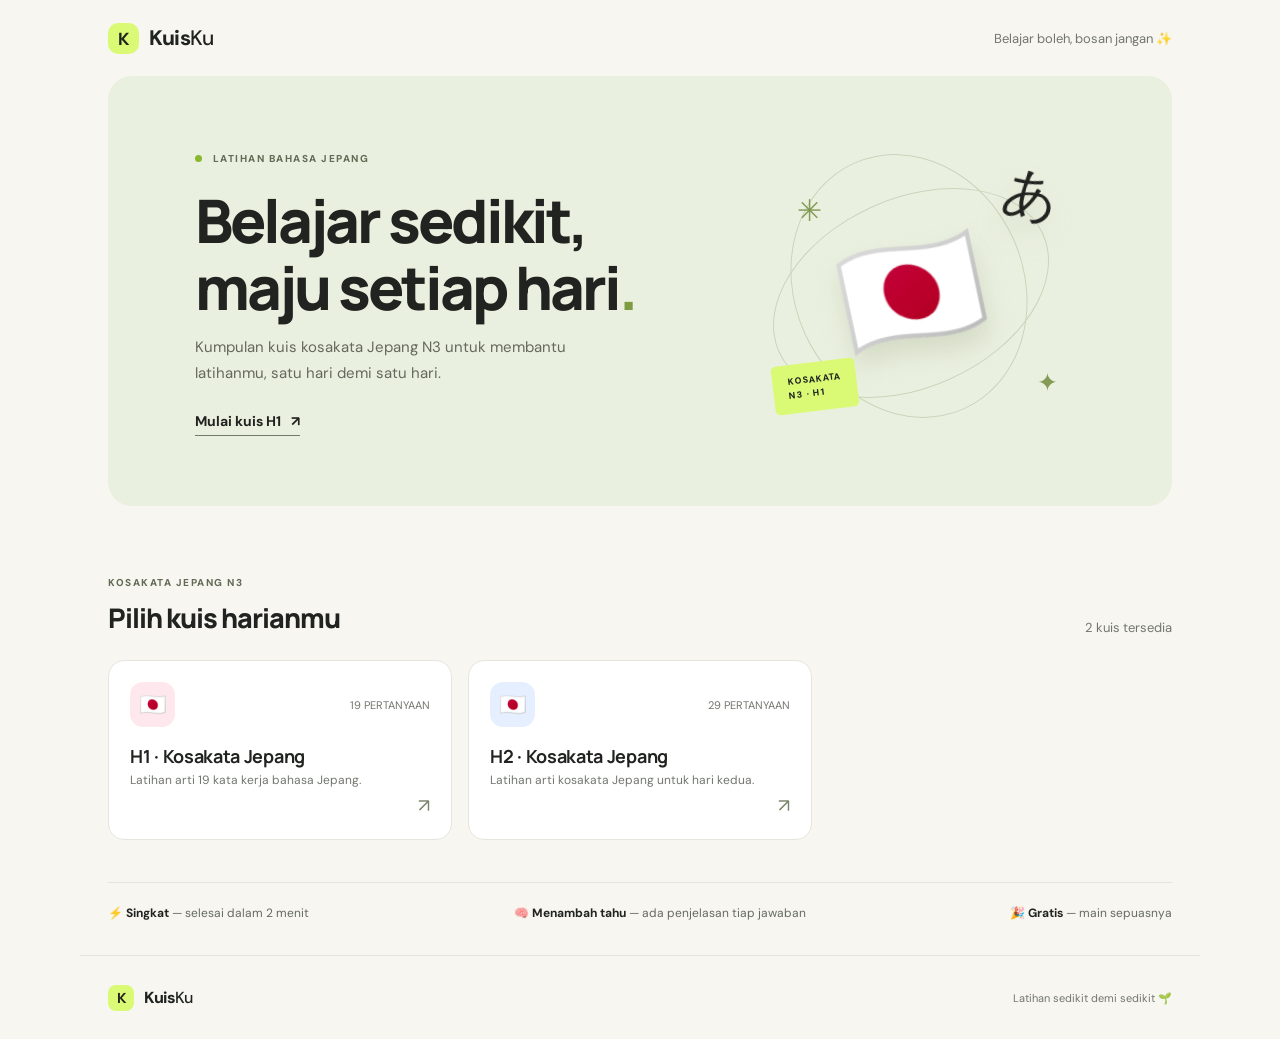
==== index.html @ 835057fe "Add KuisKu homepage" ====
<!doctype html>
<html lang="id">
<head>
  <meta charset="utf-8">
  <meta name="viewport" content="width=device-width, initial-scale=1">
  <meta name="theme-color" content="#f7f6f1">
  <meta name="description" content="KuisKu: belajar hal baru lewat kuis singkat yang seru. Pilih topik, jawab pertanyaan, dan tantang temanmu!">
  <title>KuisKu — Belajar sambil main</title>
  <link rel="stylesheet" href="style.css">
</head>
<body>
  <header class="topbar">
    <a class="brand" href="#beranda" aria-label="KuisKu beranda"><span class="brand-mark">K</span><span>Kuis<span class="brand-light">Ku</span></span></a>
    <span class="top-note">Belajar boleh, bosan jangan ✨</span>
  </header>

  <main id="beranda">
    <section class="hero" aria-labelledby="hero-title">
      <div class="hero-copy">
        <span class="eyebrow"><span class="live-dot"></span> LATIHAN BAHASA JEPANG</span>
        <h1 id="hero-title">Belajar sedikit,<br>maju setiap hari<span class="question-mark">.</span></h1>
        <p>Kumpulan kuis kosakata Jepang N3 untuk membantu latihanmu, satu hari demi satu hari.</p>
        <a class="text-link" href="N3/H1.html">Mulai kuis H1 <span aria-hidden="true">↗</span></a>
      </div>
      <div class="hero-art" aria-hidden="true">
        <div class="orbit orbit-one"></div><div class="orbit orbit-two"></div>
        <div class="spark spark-one">✳</div><div class="spark spark-two">✦</div>
        <div class="book">🇯🇵</div><div class="bulb">あ</div>
        <div class="art-tag">KOSAKATA<br>N3 · H1</div>
      </div>
    </section>

    <section class="quiz-section" id="pilih-kuis" aria-labelledby="section-title">
      <div class="section-heading">
        <div><span class="eyebrow">KOSAKATA JEPANG N3</span><h2 id="section-title">Pilih kuis harianmu</h2></div>
        <span class="small-note">2 kuis tersedia</span>
      </div>
      <div class="topic-grid" id="topic-grid"><a class="topic-card" data-topic="japanese" href="N3/H1.html"><span class="topic-top"><span class="topic-icon" style="background:#ffe8ed">🇯🇵</span><span class="topic-count">19 PERTANYAAN</span></span><h3>H1 · Kosakata Jepang</h3><p>Latihan arti 19 kata kerja bahasa Jepang.</p><span class="topic-go" aria-hidden="true">↗</span></a><a class="topic-card" data-topic="japanese" href="N3/H2.html"><span class="topic-top"><span class="topic-icon" style="background:#e5efff">🇯🇵</span><span class="topic-count">29 PERTANYAAN</span></span><h3>H2 · Kosakata Jepang</h3><p>Latihan arti kosakata Jepang untuk hari kedua.</p><span class="topic-go" aria-hidden="true">↗</span></a></div>
    </section>

    <section class="why-strip" aria-label="Tentang KuisKu">
      <span>⚡ <b>Singkat</b> — selesai dalam 2 menit</span>
      <span>🧠 <b>Menambah tahu</b> — ada penjelasan tiap jawaban</span>
      <span>🎉 <b>Gratis</b> — main sepuasnya</span>
    </section>
  </main>
  <footer><a class="brand footer-brand" href="#beranda"><span class="brand-mark">K</span><span>Kuis<span class="brand-light">Ku</span></span></a><span>Latihan sedikit demi sedikit 🌱</span></footer>
</body>
</html>
---- style.css ----
@import url('https://fonts.googleapis.com/css2?family=DM+Sans:wght@400;500;600;700;800&family=Manrope:wght@400;500;600;700;800&display=swap');
:root{--ink:#20231f;--muted:#72766f;--paper:#f7f6f1;--green:#dafa76;--line:#e6e5dd;--white:#fff;--blue:#dfeeff;--peach:#ffe5d5;--lav:#ece5ff}
*{box-sizing:border-box}html{scroll-behavior:smooth}body{margin:0;background:var(--paper);color:var(--ink);font-family:'DM Sans',sans-serif}a{color:inherit;text-decoration:none}.topbar,footer{height:76px;display:flex;align-items:center;justify-content:space-between;max-width:1120px;margin:auto;padding:0 28px}.brand{display:flex;align-items:center;gap:10px;font-weight:800;font-size:21px;letter-spacing:-.8px}.brand-mark{width:31px;height:31px;border-radius:10px;background:var(--green);display:grid;place-items:center;font-family:Manrope,sans-serif;font-size:17px}.brand-light{font-weight:500}.top-note,.small-note{font-size:13px;color:var(--muted)}main{max-width:1120px;margin:auto;padding:0 28px}.hero{min-height:430px;border-radius:24px;background:#eaf0df;display:flex;align-items:center;justify-content:space-between;padding:60px 8.2%;overflow:hidden;position:relative}.hero-copy{max-width:500px;position:relative;z-index:1}.eyebrow{font-size:10px;letter-spacing:1.5px;font-weight:800;color:#636b56}.live-dot{display:inline-block;width:7px;height:7px;background:#89b82c;border-radius:50%;margin-right:7px}.hero h1{font:800 clamp(38px,5.2vw,60px)/1.12 Manrope,sans-serif;letter-spacing:-3px;margin:20px 0 14px}.question-mark{color:#7e9d43}.hero p{color:#64685f;max-width:390px;font-size:15px;line-height:1.7;margin:0}.text-link{display:inline-flex;gap:10px;align-items:center;margin-top:26px;font-weight:700;font-size:14px;border-bottom:1px solid #757a68;padding-bottom:5px}.hero-art{width:330px;height:290px;position:relative;flex:none}.orbit{position:absolute;border:1px solid #cad5bb;border-radius:50%;transform:rotate(-24deg)}.orbit-one{width:290px;height:190px;top:52px;left:11px}.orbit-two{width:230px;height:270px;top:5px;left:39px}.book,.bulb{position:absolute;display:grid;place-items:center;filter:drop-shadow(0 15px 12px #a8b29355)}.book{font-size:118px;top:69px;left:83px;transform:rotate(-12deg)}.bulb{font-size:55px;top:12px;right:26px;transform:rotate(12deg)}.spark{position:absolute;color:#839b55}.spark-one{font-size:30px;top:45px;left:42px}.spark-two{font-size:25px;bottom:37px;right:27px}.art-tag{position:absolute;bottom:25px;left:18px;background:var(--green);padding:11px 15px;border-radius:5px;font-size:9px;font-weight:800;letter-spacing:1px;line-height:1.5;transform:rotate(-7deg)}.quiz-section{padding:64px 0 42px}.section-heading{display:flex;align-items:flex-end;justify-content:space-between;margin-bottom:24px}.section-heading h2{font:800 27px Manrope,sans-serif;letter-spacing:-1px;margin:8px 0 0}.topic-grid{display:grid;grid-template-columns:repeat(3,1fr);gap:16px}.topic-card{border:1px solid var(--line);background:#fff;border-radius:16px;padding:21px;min-height:180px;display:flex;flex-direction:column;align-items:flex-start;text-align:left;cursor:pointer;transition:transform .18s,border-color .18s,box-shadow .18s;color:var(--ink);font:inherit}.topic-card:hover,.topic-card:focus-visible{transform:translateY(-4px);border-color:#a7b57e;box-shadow:0 12px 30px #343b2010;outline:none}.topic-top{display:flex;align-items:center;justify-content:space-between;width:100%}.topic-icon{width:45px;height:45px;border-radius:13px;display:grid;place-items:center;font-size:22px}.topic-count{font-size:11px;color:var(--muted)}.topic-card h3{font:700 18px Manrope,sans-serif;margin:17px 0 4px;letter-spacing:-.3px}.topic-card p{margin:0;color:var(--muted);font-size:12px}.topic-go{margin-top:auto;align-self:flex-end;font-size:19px;color:#788269}.topic-card[data-topic="science"] .topic-icon{background:var(--blue)}.topic-card[data-topic="history"] .topic-icon{background:var(--peach)}.topic-card[data-topic="language"] .topic-icon{background:var(--lav)}.quiz-panel{max-width:760px;margin:32px auto 10px;background:white;border:1px solid var(--line);border-radius:20px;padding:30px;box-shadow:0 18px 50px #343b2009}.quiz-head{display:flex;align-items:center;justify-content:space-between;margin-bottom:20px}.back-button,.quiet-button{border:0;background:none;color:var(--muted);font:600 13px 'DM Sans',sans-serif;cursor:pointer;padding:8px 0}.quiz-count{color:var(--muted);font-size:12px}.progress{height:6px;background:#eeeee8;border-radius:9px;overflow:hidden;margin-bottom:26px}.progress span{display:block;height:100%;background:#a3ca4d;border-radius:9px;transition:width .3s}.quiz-panel h3{font:700 23px/1.4 Manrope,sans-serif;letter-spacing:-.5px;margin:0 0 20px}.answers{display:grid;gap:10px}.answer-button{width:100%;text-align:left;padding:14px 16px;border:1px solid var(--line);border-radius:11px;background:white;color:var(--ink);font:500 14px 'DM Sans',sans-serif;cursor:pointer;transition:background .16s,border .16s}.answer-button:hover:not(:disabled){background:#f5f8ed;border-color:#b7cb87}.answer-button:focus-visible{outline:2px solid #8aa848;outline-offset:2px}.answer-button.correct{background:#eef8db;border-color:#a5c762}.answer-button.wrong{background:#fff0eb;border-color:#e6a38b}.answer-button:disabled{cursor:default}.explanation{margin:15px 0 0;padding:13px 15px;background:#f5f6f0;border-radius:10px;color:#5e6356;font-size:13px;line-height:1.6}.quiz-actions{display:flex;justify-content:flex-end;margin-top:19px}.primary-button{border:0;border-radius:10px;background:var(--ink);color:white;padding:13px 19px;font:700 13px 'DM Sans',sans-serif;cursor:pointer}.primary-button:hover{background:#42473c}.result{text-align:center;padding:22px 8px}.result-emoji{font-size:46px}.result h3{margin:10px 0 5px}.result p{color:var(--muted);line-height:1.65}.score-big{font:800 48px Manrope,sans-serif;letter-spacing:-2px;margin:14px 0 2px}.result-actions{display:flex;justify-content:center;gap:10px;margin-top:22px}.quiet-button{padding:13px 16px}.why-strip{border-top:1px solid var(--line);padding:22px 0 34px;display:flex;justify-content:space-between;gap:18px;color:#656a60;font-size:12px}.why-strip span{white-space:nowrap}.why-strip b{color:var(--ink)}footer{border-top:1px solid var(--line);height:84px;color:var(--muted);font-size:11px}.footer-brand{color:var(--ink);font-size:16px}.footer-brand .brand-mark{width:26px;height:26px;border-radius:8px;font-size:14px}
@media(max-width:760px){.hero{padding:43px 8%;min-height:390px}.hero-art{position:absolute;right:-95px;bottom:-70px;opacity:.56;transform:scale(.8)}.hero-copy{max-width:100%}.hero h1{font-size:46px}.topic-grid{grid-template-columns:1fr}.topic-card{min-height:145px}.topic-card h3{margin-top:12px}.section-heading{align-items:flex-start;gap:10px;flex-direction:column}.why-strip{flex-direction:column;gap:12px}.quiz-panel{padding:22px}.quiz-panel h3{font-size:20px}footer{padding:0 20px}.topbar,main{padding-left:20px;padding-right:20px}.top-note{font-size:11px}}
@media(prefers-reduced-motion:reduce){*,*::before,*::after{scroll-behavior:auto!important;transition:none!important}}
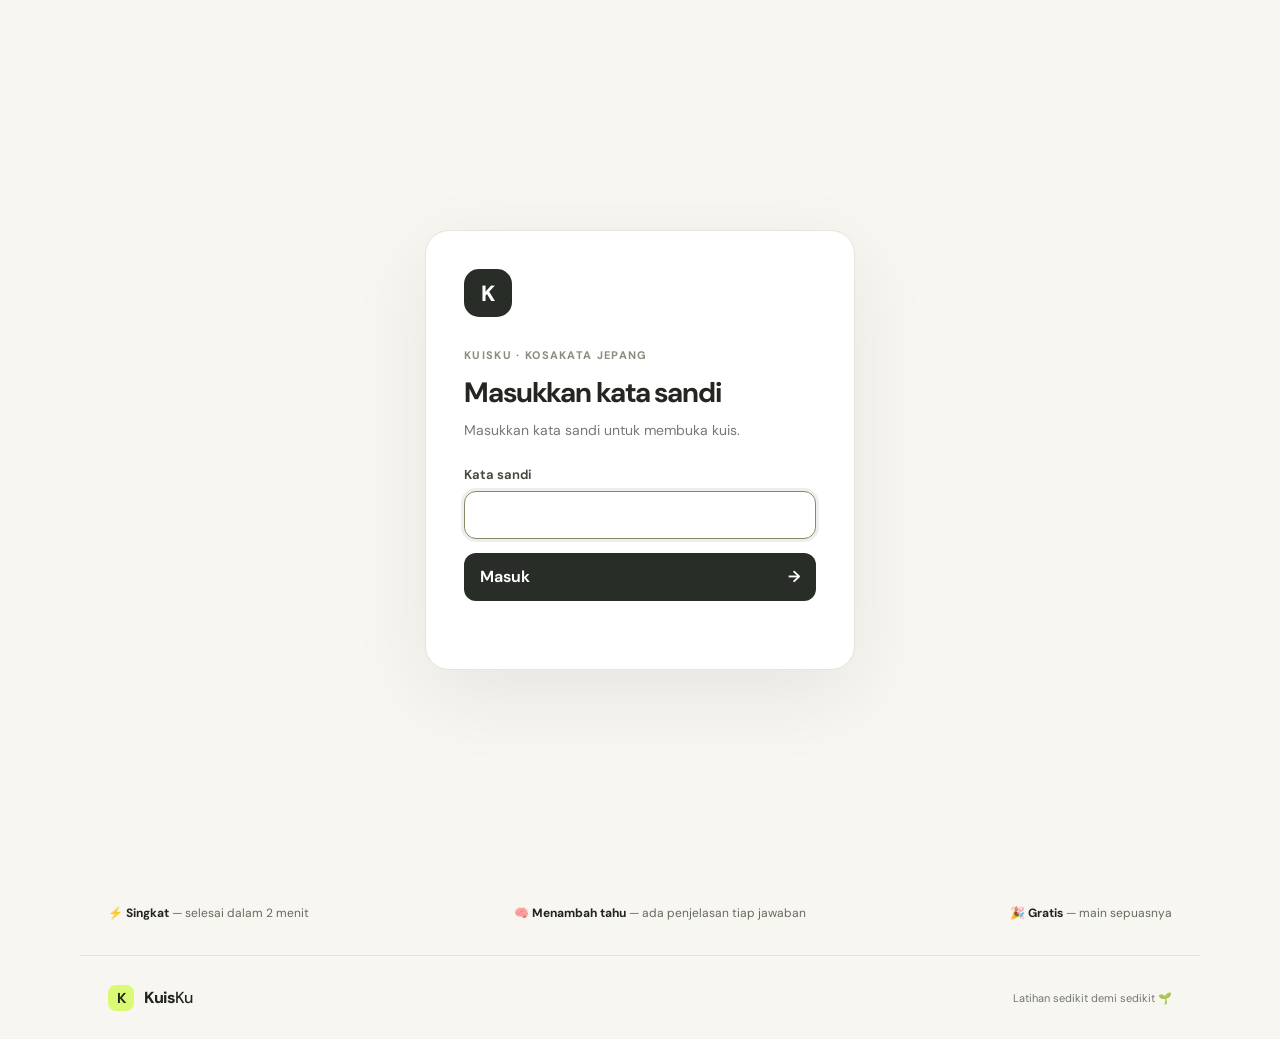
==== commit 14c7840c: "Add files via upload" ====
--- a/index.html
+++ b/index.html
@@ -7,6 +7,8 @@
   <meta name="description" content="KuisKu: belajar hal baru lewat kuis singkat yang seru. Pilih topik, jawab pertanyaan, dan tantang temanmu!">
   <title>KuisKu — Belajar sambil main</title>
   <link rel="stylesheet" href="style.css">
+  <link rel="stylesheet" href="auth.css">
+  <script src="auth.js" defer></script>
 </head>
 <body>
   <header class="topbar">
@@ -33,9 +35,9 @@
     <section class="quiz-section" id="pilih-kuis" aria-labelledby="section-title">
       <div class="section-heading">
         <div><span class="eyebrow">KOSAKATA JEPANG N3</span><h2 id="section-title">Pilih kuis harianmu</h2></div>
-        <span class="small-note">2 kuis tersedia</span>
+        <span class="small-note">3 kuis tersedia</span>
       </div>
-      <div class="topic-grid" id="topic-grid"><a class="topic-card" data-topic="japanese" href="N3/H1.html"><span class="topic-top"><span class="topic-icon" style="background:#ffe8ed">🇯🇵</span><span class="topic-count">19 PERTANYAAN</span></span><h3>H1 · Kosakata Jepang</h3><p>Latihan arti 19 kata kerja bahasa Jepang.</p><span class="topic-go" aria-hidden="true">↗</span></a><a class="topic-card" data-topic="japanese" href="N3/H2.html"><span class="topic-top"><span class="topic-icon" style="background:#e5efff">🇯🇵</span><span class="topic-count">29 PERTANYAAN</span></span><h3>H2 · Kosakata Jepang</h3><p>Latihan arti kosakata Jepang untuk hari kedua.</p><span class="topic-go" aria-hidden="true">↗</span></a></div>
+      <div class="topic-grid" id="topic-grid"><a class="topic-card" data-topic="japanese" href="N3/H1.html"><span class="topic-top"><span class="topic-icon" style="background:#ffe8ed">🇯🇵</span><span class="topic-count">19 PERTANYAAN</span></span><h3>N3 · H1 Kosakata Jepang</h3><p>Latihan arti 19 kata kerja bahasa Jepang.</p><span class="topic-go" aria-hidden="true">↗</span></a><a class="topic-card" data-topic="japanese" href="N3/H2.html"><span class="topic-top"><span class="topic-icon" style="background:#e5efff">🇯🇵</span><span class="topic-count">29 PERTANYAAN</span></span><h3>N3 · H2 Kosakata Jepang</h3><p>Latihan arti kosakata Jepang untuk hari kedua.</p><span class="topic-go" aria-hidden="true">↗</span></a><a class="topic-card" data-topic="japanese" href="N5/H1.html"><span class="topic-top"><span class="topic-icon" style="background:#e8f5ea">🇯🇵</span><span class="topic-count">20 PERTANYAAN</span></span><h3>N5 · H1 Kosakata Jepang</h3><p>Latihan kosakata harian dasar bahasa Jepang.</p><span class="topic-go" aria-hidden="true">↗</span></a></div>
     </section>
 
     <section class="why-strip" aria-label="Tentang KuisKu">
--- a/auth.css
+++ b/auth.css
@@ -0,0 +1,14 @@
+body:has(.access-lock) { overflow: hidden; }
+.access-lock { position: fixed; inset: 0; z-index: 9999; display: grid; place-items: center; padding: 24px; background: #f7f6f1; }
+.access-card { width: min(100%, 430px); padding: 38px; border: 1px solid #e7e4dc; border-radius: 24px; background: #fff; box-shadow: 0 24px 80px #28251a14; }
+.access-mark { display: grid; width: 48px; height: 48px; place-items: center; margin-bottom: 26px; border-radius: 15px; background: #292d27; color: #fff; font-weight: 800; font-size: 22px; }
+.access-eyebrow { color: #8a8d7e; font-size: 11px; font-weight: 750; letter-spacing: .12em; }
+.access-card h1 { margin: 10px 0 8px; color: #242720; font-size: 28px; letter-spacing: -.04em; }
+.access-card p { margin: 0 0 24px; color: #777a71; font-size: 14px; line-height: 1.6; }
+.access-card label { display: block; margin: 0 0 8px; color: #45483f; font-size: 13px; font-weight: 650; }
+.access-card input { box-sizing: border-box; width: 100%; height: 48px; padding: 0 14px; border: 1px solid #dedfd8; border-radius: 12px; background: #fff; color: #242720; font: inherit; outline: none; }
+.access-card input:focus { border-color: #858b69; box-shadow: 0 0 0 3px #858b6924; }
+.access-card button { display: flex; justify-content: space-between; align-items: center; width: 100%; height: 48px; margin-top: 14px; padding: 0 16px; border: 0; border-radius: 12px; background: #292d27; color: white; font: inherit; font-weight: 650; cursor: pointer; }
+.access-card button:hover { background: #41463c; }
+.access-card .access-error { min-height: 20px; margin: 10px 0 0; color: #b64242; font-size: 13px; }
+@media (max-width: 480px) { .access-card { padding: 28px 23px; } }
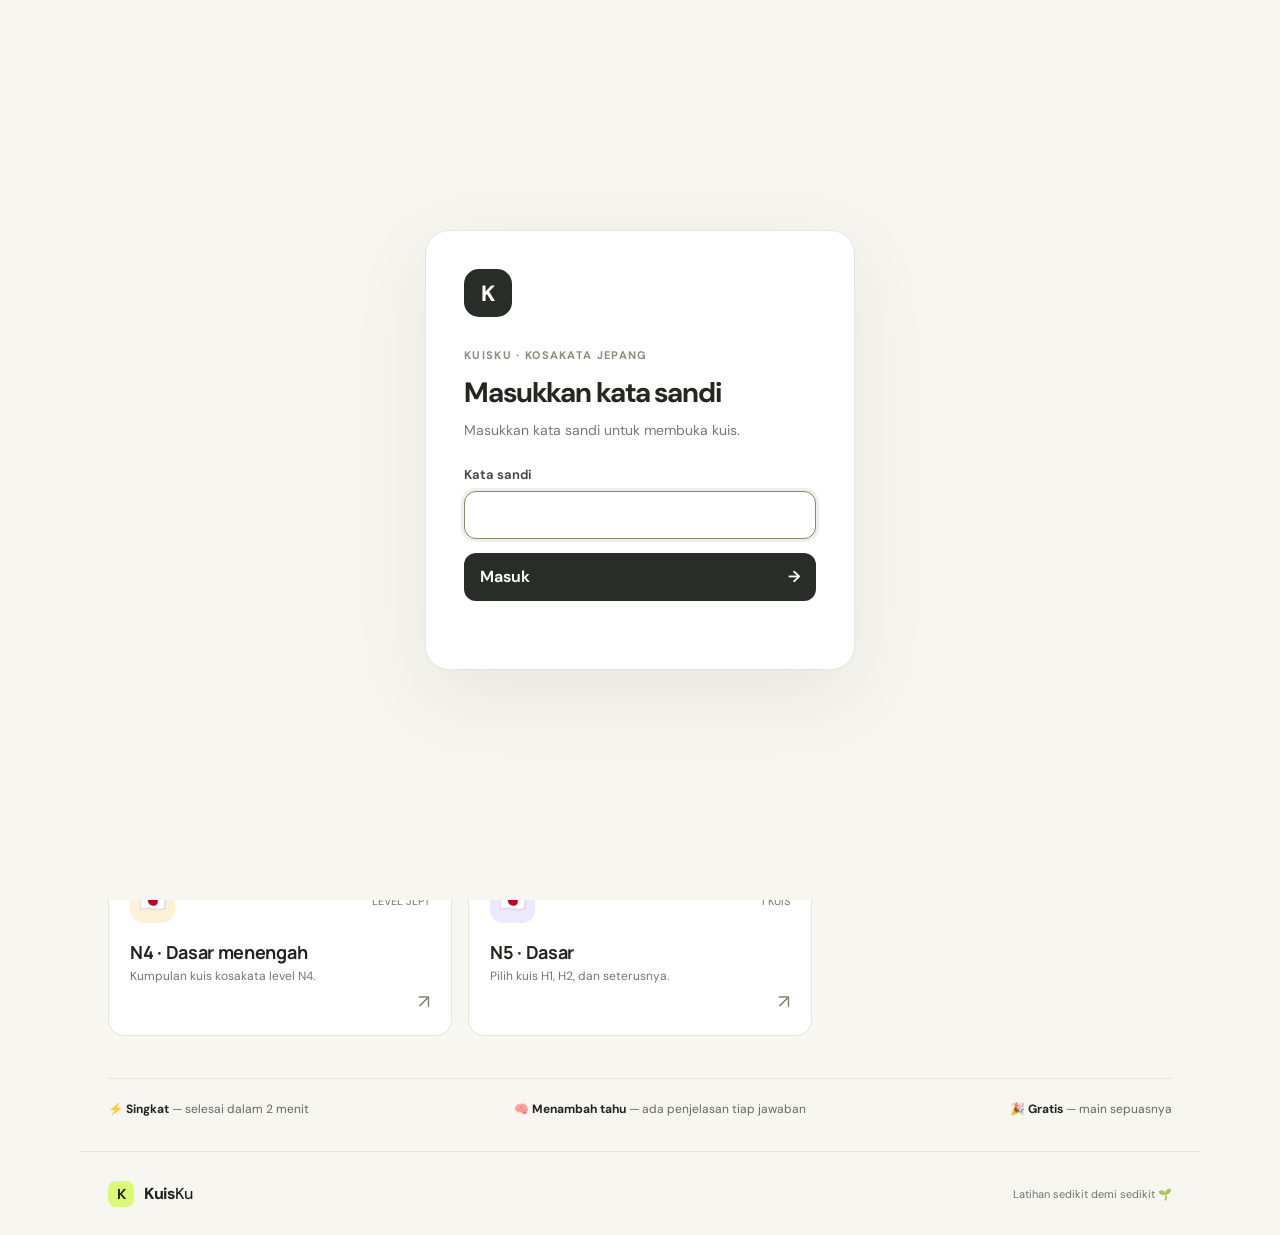
==== commit e0cc93d5: "Add files via upload" ====
--- a/index.html
+++ b/index.html
@@ -22,22 +22,28 @@
         <span class="eyebrow"><span class="live-dot"></span> LATIHAN BAHASA JEPANG</span>
         <h1 id="hero-title">Belajar sedikit,<br>maju setiap hari<span class="question-mark">.</span></h1>
         <p>Kumpulan kuis kosakata Jepang N3 untuk membantu latihanmu, satu hari demi satu hari.</p>
-        <a class="text-link" href="N3/H1.html">Mulai kuis H1 <span aria-hidden="true">↗</span></a>
+        <a class="text-link" href="#pilih-kuis">Pilih level JLPT <span aria-hidden="true">↓</span></a>
       </div>
       <div class="hero-art" aria-hidden="true">
         <div class="orbit orbit-one"></div><div class="orbit orbit-two"></div>
         <div class="spark spark-one">✳</div><div class="spark spark-two">✦</div>
         <div class="book">🇯🇵</div><div class="bulb">あ</div>
-        <div class="art-tag">KOSAKATA<br>N3 · H1</div>
+        <div class="art-tag">LEVEL JLPT<br>N1 – N5</div>
       </div>
     </section>
 
     <section class="quiz-section" id="pilih-kuis" aria-labelledby="section-title">
       <div class="section-heading">
-        <div><span class="eyebrow">KOSAKATA JEPANG N3</span><h2 id="section-title">Pilih kuis harianmu</h2></div>
-        <span class="small-note">3 kuis tersedia</span>
+        <div><span class="eyebrow">KOSAKATA JEPANG</span><h2 id="section-title">Pilih level JLPT</h2></div>
+        <span class="small-note">5 level tersedia</span>
       </div>
-      <div class="topic-grid" id="topic-grid"><a class="topic-card" data-topic="japanese" href="N3/H1.html"><span class="topic-top"><span class="topic-icon" style="background:#ffe8ed">🇯🇵</span><span class="topic-count">19 PERTANYAAN</span></span><h3>N3 · H1 Kosakata Jepang</h3><p>Latihan arti 19 kata kerja bahasa Jepang.</p><span class="topic-go" aria-hidden="true">↗</span></a><a class="topic-card" data-topic="japanese" href="N3/H2.html"><span class="topic-top"><span class="topic-icon" style="background:#e5efff">🇯🇵</span><span class="topic-count">29 PERTANYAAN</span></span><h3>N3 · H2 Kosakata Jepang</h3><p>Latihan arti kosakata Jepang untuk hari kedua.</p><span class="topic-go" aria-hidden="true">↗</span></a><a class="topic-card" data-topic="japanese" href="N5/H1.html"><span class="topic-top"><span class="topic-icon" style="background:#e8f5ea">🇯🇵</span><span class="topic-count">20 PERTANYAAN</span></span><h3>N5 · H1 Kosakata Jepang</h3><p>Latihan kosakata harian dasar bahasa Jepang.</p><span class="topic-go" aria-hidden="true">↗</span></a></div>
+      <div class="topic-grid" id="topic-grid">
+        <a class="topic-card" href="N1/index.html"><span class="topic-top"><span class="topic-icon" style="background:#ffe8ed">🇯🇵</span><span class="topic-count">LEVEL JLPT</span></span><h3>N1 · Mahir</h3><p>Kumpulan kuis kosakata level N1.</p><span class="topic-go" aria-hidden="true">↗</span></a>
+        <a class="topic-card" href="N2/index.html"><span class="topic-top"><span class="topic-icon" style="background:#e5efff">🇯🇵</span><span class="topic-count">LEVEL JLPT</span></span><h3>N2 · Menengah atas</h3><p>Kumpulan kuis kosakata level N2.</p><span class="topic-go" aria-hidden="true">↗</span></a>
+        <a class="topic-card" href="N3/index.html"><span class="topic-top"><span class="topic-icon" style="background:#e8f5ea">🇯🇵</span><span class="topic-count">2 KUIS</span></span><h3>N3 · Menengah</h3><p>Pilih kuis H1, H2, dan seterusnya.</p><span class="topic-go" aria-hidden="true">↗</span></a>
+        <a class="topic-card" href="N4/index.html"><span class="topic-top"><span class="topic-icon" style="background:#fff0d8">🇯🇵</span><span class="topic-count">LEVEL JLPT</span></span><h3>N4 · Dasar menengah</h3><p>Kumpulan kuis kosakata level N4.</p><span class="topic-go" aria-hidden="true">↗</span></a>
+        <a class="topic-card" href="N5/index.html"><span class="topic-top"><span class="topic-icon" style="background:#eee8ff">🇯🇵</span><span class="topic-count">1 KUIS</span></span><h3>N5 · Dasar</h3><p>Pilih kuis H1, H2, dan seterusnya.</p><span class="topic-go" aria-hidden="true">↗</span></a>
+      </div>
     </section>
 
     <section class="why-strip" aria-label="Tentang KuisKu">
